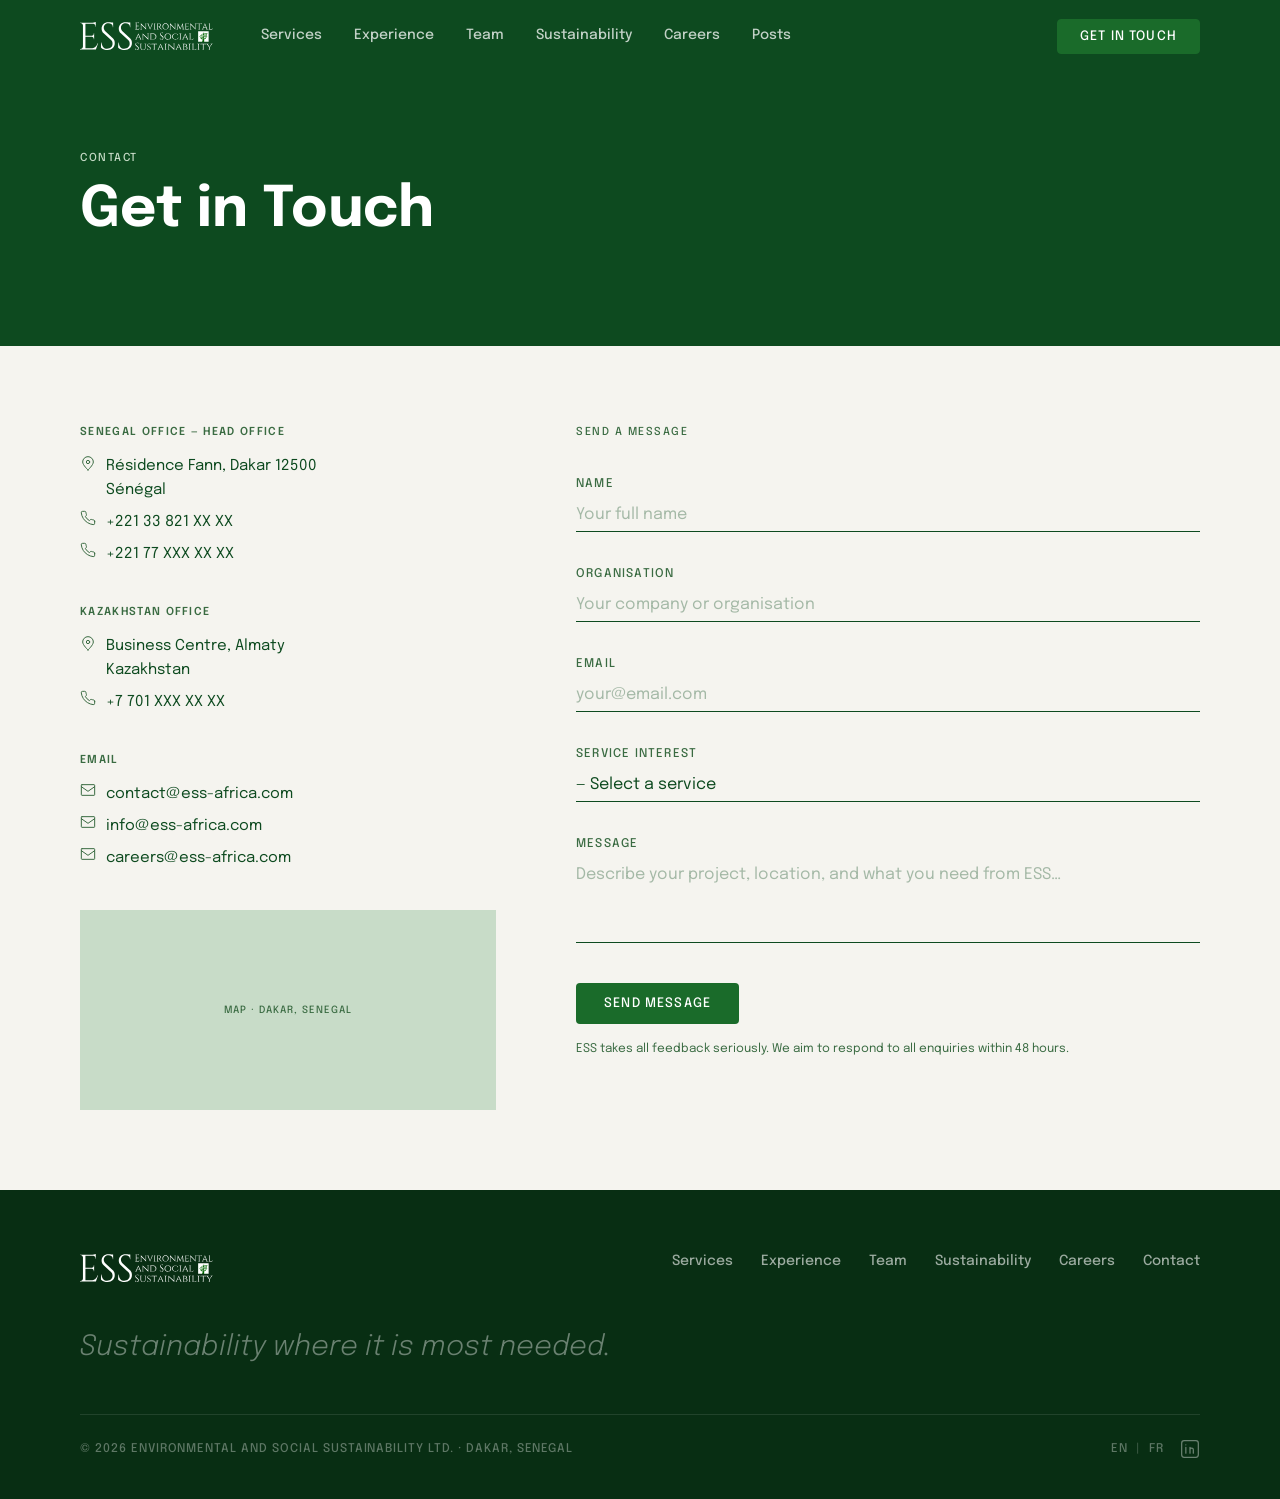
==== contact.html @ 51ed4595 "init: ESS static wireframe — 8 pages Co-Authored-By: Claude Sonnet 4.6 <noreply@anthropic.com>" ====
<!DOCTYPE html>
<html lang="en">
<head>
  <meta charset="UTF-8">
  <meta name="viewport" content="width=device-width, initial-scale=1.0">
  <title>Contact — ESS</title>
  <link rel="preconnect" href="https://fonts.googleapis.com">
  <link rel="preconnect" href="https://fonts.gstatic.com" crossorigin>
  <link href="https://fonts.googleapis.com/css2?family=Epilogue:ital,wght@0,300;0,400;0,500;0,600;0,700;1,300&display=swap" rel="stylesheet">
  <link rel="stylesheet" href="assets/css/main.css">
</head>
<body class="page-contact">

  <nav class="nav">
    <div class="nav__inner">
      <a href="index.html"><img src="assets/img/logo-white.svg" alt="ESS" class="nav__logo"></a>
      <div class="nav__links">
        <a href="services.html"       class="nav__link" data-page="services">Services</a>
        <a href="experience.html"     class="nav__link" data-page="experience">Experience</a>
        <a href="team.html"           class="nav__link" data-page="team">Team</a>
        <a href="sustainability.html" class="nav__link" data-page="sustainability">Sustainability</a>
        <a href="careers.html"        class="nav__link" data-page="careers">Careers</a>
        <a href="posts.html"          class="nav__link" data-page="posts">Posts</a>
      </div>
      <a href="contact.html" class="nav__cta nav__cta--active">Get in Touch</a>
      <button class="nav__hamburger" aria-label="Open menu">
        <svg width="22" height="22" viewBox="0 0 24 24" fill="none" stroke="white" stroke-width="1.5" stroke-linecap="round">
          <path d="M4 6h16M4 12h16M4 18h16"/>
        </svg>
      </button>
    </div>
  </nav>

  <div class="nav__overlay">
    <button class="nav__overlay-close" aria-label="Close menu">
      <svg width="24" height="24" viewBox="0 0 24 24" fill="none" stroke="white" stroke-width="1.5" stroke-linecap="round">
        <path d="M18 6L6 18M6 6l12 12"/>
      </svg>
    </button>
    <a href="index.html"          class="nav__overlay-link">Home</a>
    <a href="services.html"       class="nav__overlay-link">Services</a>
    <a href="experience.html"     class="nav__overlay-link">Experience</a>
    <a href="team.html"           class="nav__overlay-link">Team</a>
    <a href="sustainability.html" class="nav__overlay-link">Sustainability</a>
    <a href="careers.html"        class="nav__overlay-link">Careers</a>
    <a href="posts.html"          class="nav__overlay-link">Posts</a>
    <a href="contact.html"        class="nav__overlay-link">Get in Touch</a>
  </div>

  <div class="nav-spacer"></div>

  <!-- PAGE HERO — dark, minimal -->
  <section class="page-hero page-hero--dark">
    <div class="page-hero__inner">
      <p class="section-label page-hero__label" style="color:var(--color-light)">Contact</p>
      <h1 class="page-hero__title">Get in Touch</h1>
    </div>
  </section>

  <!-- CONTACT BODY -->
  <section style="background:var(--color-bg);padding:80px 80px">
    <div style="max-width:var(--max-w);margin:0 auto">
      <div class="contact-grid">

        <!-- LEFT: offices + emails -->
        <div>
          <!-- Senegal -->
          <div class="office-block">
            <p class="office-block__label">Senegal Office — Head Office</p>
            <div class="office-block__row">
              <svg width="16" height="16" viewBox="0 0 24 24" fill="none" stroke="var(--color-mid)" stroke-width="1.5" stroke-linecap="round" style="flex-shrink:0;margin-top:2px">
                <path d="M12 21s-8-7.5-8-12a8 8 0 0116 0c0 4.5-8 12-8 12z"/><circle cx="12" cy="9" r="2.5"/>
              </svg>
              <p>Résidence Fann, Dakar 12500<br>Sénégal</p>
            </div>
            <div class="office-block__row">
              <svg width="16" height="16" viewBox="0 0 24 24" fill="none" stroke="var(--color-mid)" stroke-width="1.5" stroke-linecap="round" stroke-linejoin="round" style="flex-shrink:0">
                <path d="M22 16.92v3a2 2 0 01-2.18 2 19.79 19.79 0 01-8.63-3.07A19.5 19.5 0 015 12.84a19.79 19.79 0 01-3.07-8.67A2 2 0 013.91 2h3a2 2 0 012 1.72 12.84 12.84 0 00.7 2.81 2 2 0 01-.45 2.11L8.09 9.91a16 16 0 006 6l1.27-1.27a2 2 0 012.11-.45 12.84 12.84 0 002.81.7A2 2 0 0122 16.92z"/>
              </svg>
              <span>+221 33 821 XX XX</span>
            </div>
            <div class="office-block__row">
              <svg width="16" height="16" viewBox="0 0 24 24" fill="none" stroke="var(--color-mid)" stroke-width="1.5" stroke-linecap="round" stroke-linejoin="round" style="flex-shrink:0">
                <path d="M22 16.92v3a2 2 0 01-2.18 2 19.79 19.79 0 01-8.63-3.07A19.5 19.5 0 015 12.84a19.79 19.79 0 01-3.07-8.67A2 2 0 013.91 2h3a2 2 0 012 1.72 12.84 12.84 0 00.7 2.81 2 2 0 01-.45 2.11L8.09 9.91a16 16 0 006 6l1.27-1.27a2 2 0 012.11-.45 12.84 12.84 0 002.81.7A2 2 0 0122 16.92z"/>
              </svg>
              <span>+221 77 XXX XX XX</span>
            </div>
          </div>

          <!-- Kazakhstan -->
          <div class="office-block">
            <p class="office-block__label">Kazakhstan Office</p>
            <div class="office-block__row">
              <svg width="16" height="16" viewBox="0 0 24 24" fill="none" stroke="var(--color-mid)" stroke-width="1.5" stroke-linecap="round" style="flex-shrink:0;margin-top:2px">
                <path d="M12 21s-8-7.5-8-12a8 8 0 0116 0c0 4.5-8 12-8 12z"/><circle cx="12" cy="9" r="2.5"/>
              </svg>
              <p>Business Centre, Almaty<br>Kazakhstan</p>
            </div>
            <div class="office-block__row">
              <svg width="16" height="16" viewBox="0 0 24 24" fill="none" stroke="var(--color-mid)" stroke-width="1.5" stroke-linecap="round" stroke-linejoin="round" style="flex-shrink:0">
                <path d="M22 16.92v3a2 2 0 01-2.18 2 19.79 19.79 0 01-8.63-3.07A19.5 19.5 0 015 12.84a19.79 19.79 0 01-3.07-8.67A2 2 0 013.91 2h3a2 2 0 012 1.72 12.84 12.84 0 00.7 2.81 2 2 0 01-.45 2.11L8.09 9.91a16 16 0 006 6l1.27-1.27a2 2 0 012.11-.45 12.84 12.84 0 002.81.7A2 2 0 0122 16.92z"/>
              </svg>
              <span>+7 701 XXX XX XX</span>
            </div>
          </div>

          <!-- Email -->
          <div class="office-block">
            <p class="office-block__label">Email</p>
            <div class="office-block__row">
              <svg width="16" height="16" viewBox="0 0 24 24" fill="none" stroke="var(--color-mid)" stroke-width="1.5" stroke-linecap="round" stroke-linejoin="round" style="flex-shrink:0">
                <rect x="2" y="4" width="20" height="16" rx="1"/><path d="M2 7l10 7 10-7"/>
              </svg>
              <a href="mailto:contact@ess-africa.com">contact@ess-africa.com</a>
            </div>
            <div class="office-block__row">
              <svg width="16" height="16" viewBox="0 0 24 24" fill="none" stroke="var(--color-mid)" stroke-width="1.5" stroke-linecap="round" stroke-linejoin="round" style="flex-shrink:0">
                <rect x="2" y="4" width="20" height="16" rx="1"/><path d="M2 7l10 7 10-7"/>
              </svg>
              <a href="mailto:info@ess-africa.com">info@ess-africa.com</a>
            </div>
            <div class="office-block__row">
              <svg width="16" height="16" viewBox="0 0 24 24" fill="none" stroke="var(--color-mid)" stroke-width="1.5" stroke-linecap="round" stroke-linejoin="round" style="flex-shrink:0">
                <rect x="2" y="4" width="20" height="16" rx="1"/><path d="M2 7l10 7 10-7"/>
              </svg>
              <a href="mailto:careers@ess-africa.com">careers@ess-africa.com</a>
            </div>
          </div>

          <!-- Map placeholder -->
          <div class="contact-map">
            <span>Map · Dakar, Senegal</span>
          </div>
        </div>

        <!-- RIGHT: form -->
        <div>
          <p class="form-section-label">Send a Message</p>
          <form class="form-fields" action="#" method="post">
            <div class="form-field">
              <label for="name">Name</label>
              <input type="text" id="name" name="name" placeholder="Your full name" autocomplete="name">
            </div>
            <div class="form-field">
              <label for="org">Organisation</label>
              <input type="text" id="org" name="organisation" placeholder="Your company or organisation">
            </div>
            <div class="form-field">
              <label for="email">Email</label>
              <input type="email" id="email" name="email" placeholder="your@email.com" autocomplete="email">
            </div>
            <div class="form-field">
              <label for="service">Service Interest</label>
              <select id="service" name="service">
                <option value="">— Select a service</option>
                <option value="hsec">HSEC Outsourcing</option>
                <option value="esg">ESG Due Diligence &amp; Gap Analysis</option>
                <option value="iesc">IESC / Independent Audit Services</option>
                <option value="green">Green Finance &amp; Carbon Credits</option>
                <option value="general">General Enquiry</option>
              </select>
            </div>
            <div class="form-field">
              <label for="message">Message</label>
              <textarea id="message" name="message" rows="4" placeholder="Describe your project, location, and what you need from ESS…"></textarea>
            </div>
            <div>
              <button type="submit" class="btn btn--primary">Send Message</button>
              <p class="form-footer-note">ESS takes all feedback seriously. We aim to respond to all enquiries within 48 hours.</p>
            </div>
          </form>
        </div>

      </div>
    </div>
  </section>

  <!-- FOOTER -->
  <footer class="footer">
    <div class="footer__inner">
      <div class="footer__top">
        <a href="index.html"><img src="assets/img/logo-white.svg" alt="ESS" class="footer__logo"></a>
        <nav class="footer__links">
          <a href="services.html"       class="footer__link">Services</a>
          <a href="experience.html"     class="footer__link">Experience</a>
          <a href="team.html"           class="footer__link">Team</a>
          <a href="sustainability.html" class="footer__link">Sustainability</a>
          <a href="careers.html"        class="footer__link">Careers</a>
          <a href="contact.html"        class="footer__link">Contact</a>
        </nav>
      </div>
      <p class="footer__tagline">Sustainability where it is most needed.</p>
      <div class="footer__divider"></div>
      <div class="footer__bottom">
        <span class="footer__copy">© 2026 Environmental and Social Sustainability Ltd. · Dakar, Senegal</span>
        <div class="footer__social">
          <span class="footer__lang">EN <span class="footer__lang-divider">|</span> FR</span>
          <a href="https://www.linkedin.com/company/ess-africa" target="_blank" rel="noopener" aria-label="ESS on LinkedIn">
            <svg class="icon-linkedin" viewBox="0 0 24 24"><rect x="2" y="2" width="20" height="20" rx="3"/><path d="M7 10v7M7 7v.01M12 17v-4a2 2 0 014 0v4M12 10v7"/></svg>
          </a>
        </div>
      </div>
    </div>
  </footer>

  <script src="assets/js/main.js"></script>
</body>
</html>
---- assets/css/main.css ----
/* ─── RESET & ROOT ────────────────────────────────── */
*, *::before, *::after { box-sizing: border-box; margin: 0; padding: 0; }

:root {
  --color-bg:      #F5F4EF;
  --color-dark:    #0D4A1F;
  --color-mid:     #3A6B42;
  --color-light:   #C8DCC8;
  --color-accent:  #1A6B2A;
  --color-alt-1:   #E8EDE8;
  --color-alt-2:   #082E13;

  --font-main: 'Epilogue', sans-serif;

  --space-xs:  8px;
  --space-sm:  16px;
  --space-md:  32px;
  --space-lg:  80px;
  --space-xl:  120px;

  --max-w: 1280px;
  --nav-h: 72px;
}

html { font-size: 16px; -webkit-font-smoothing: antialiased; }
body { font-family: var(--font-main); background: var(--color-bg); color: var(--color-dark); }
a { text-decoration: none; color: inherit; }
img, svg { display: block; }
input, textarea, button, select { font-family: var(--font-main); }
::selection { background: var(--color-light); color: var(--color-dark); }

/* ─── CONTAINER ───────────────────────────────────── */
.container {
  max-width: var(--max-w);
  margin: 0 auto;
  padding: 0 80px;
}

/* ─── TYPOGRAPHY ──────────────────────────────────── */
.text-display  { font-size: 96px;  font-weight: 700; letter-spacing: -0.03em; line-height: 1; }
.text-h1       { font-size: 56px;  font-weight: 700; line-height: 1.1; }
.text-h2       { font-size: 40px;  font-weight: 600; line-height: 1.2; }
.text-h3       { font-size: 28px;  font-weight: 600; line-height: 1.3; }
.text-h4       { font-size: 20px;  font-weight: 500; line-height: 1.3; }
.text-body-lg  { font-size: 18px;  font-weight: 400; line-height: 1.7; }
.text-body     { font-size: 16px;  font-weight: 400; line-height: 1.7; }
.text-caption  { font-size: 12px;  font-weight: 500; text-transform: uppercase; letter-spacing: 0.12em; }

/* ─── NAVIGATION ──────────────────────────────────── */
.nav {
  position: fixed;
  top: 0;
  left: 0;
  right: 0;
  z-index: 100;
  background: var(--color-dark);
  height: var(--nav-h);
}

.nav__inner {
  max-width: var(--max-w);
  margin: 0 auto;
  padding: 0 80px;
  height: 100%;
  display: flex;
  align-items: center;
  gap: 48px;
}

.nav__logo {
  height: 28px;
  flex-shrink: 0;
}

.nav__links {
  display: flex;
  align-items: center;
  gap: 32px;
  flex: 1;
}

.nav__link {
  font-size: 14px;
  font-weight: 500;
  color: rgba(255,255,255,0.75);
  transition: color 150ms;
  padding-bottom: 2px;
}

.nav__link:hover { color: white; }

.nav__link--active {
  color: white;
  border-bottom: 2px solid white;
}

.nav__cta {
  background: transparent;
  color: white;
  border: 1.5px solid white;
  padding: 10px 22px;
  font-size: 13px;
  font-weight: 500;
  letter-spacing: 0.09em;
  text-transform: uppercase;
  border-radius: 4px;
  cursor: pointer;
  white-space: nowrap;
}

.nav__cta:hover { background: rgba(255,255,255,0.1); }

.nav__cta--active {
  background: var(--color-accent);
  border-color: var(--color-accent);
}

.nav__hamburger {
  display: none;
  background: none;
  border: none;
  cursor: pointer;
  padding: 4px;
}

/* active nav states via body class */
body.page-home      .nav__link[data-page="home"],
body.page-services  .nav__link[data-page="services"],
body.page-experience .nav__link[data-page="experience"],
body.page-team      .nav__link[data-page="team"],
body.page-sustainability .nav__link[data-page="sustainability"],
body.page-careers   .nav__link[data-page="careers"],
body.page-posts     .nav__link[data-page="posts"] {
  color: white;
  border-bottom: 2px solid white;
}

body.page-contact .nav__cta { background: var(--color-accent); border-color: var(--color-accent); }

/* ─── MOBILE OVERLAY ──────────────────────────────── */
.nav__overlay {
  display: none;
  position: fixed;
  inset: 0;
  background: var(--color-alt-2);
  z-index: 99;
  flex-direction: column;
  align-items: flex-start;
  justify-content: center;
  padding: 80px;
  gap: 32px;
  opacity: 0;
  transition: opacity 200ms;
}

.nav__overlay.is-open {
  display: flex;
  opacity: 1;
}

.nav__overlay-link {
  font-size: 32px;
  font-weight: 600;
  color: white;
}

.nav__overlay-link:hover { color: var(--color-light); }

.nav__overlay-close {
  position: absolute;
  top: 20px;
  right: 24px;
  background: none;
  border: none;
  cursor: pointer;
  padding: 8px;
}

/* ─── NAV SPACER ──────────────────────────────────── */
.nav-spacer { height: var(--nav-h); }

/* ─── BUTTONS ─────────────────────────────────────── */
.btn {
  display: inline-block;
  padding: 14px 28px;
  font-size: 13px;
  font-weight: 500;
  letter-spacing: 0.09em;
  text-transform: uppercase;
  border-radius: 4px;
  cursor: pointer;
  border: none;
  font-family: var(--font-main);
}

.btn--primary { background: var(--color-accent); color: white; }
.btn--primary:hover { background: #155a22; }

.btn--ghost-white {
  background: transparent;
  color: white;
  border: 1.5px solid white;
}
.btn--ghost-white:hover { background: rgba(255,255,255,0.1); }

.btn--ghost-dark {
  background: transparent;
  color: var(--color-dark);
  border: 1.5px solid var(--color-dark);
}
.btn--ghost-dark:hover { background: rgba(13,74,31,0.05); }

/* ─── SECTION LABEL ───────────────────────────────── */
.section-label {
  font-size: 11px;
  font-weight: 500;
  color: var(--color-mid);
  text-transform: uppercase;
  letter-spacing: 0.14em;
}

/* ─── TAGS ────────────────────────────────────────── */
.tag {
  font-size: 11px;
  font-weight: 500;
  letter-spacing: 0.1em;
  text-transform: uppercase;
  border: 1px solid var(--color-mid);
  color: var(--color-mid);
  display: inline-flex;
  align-items: center;
  gap: 5px;
  padding: 3px 9px;
}

.tag--dot::before {
  content: '';
  width: 4px;
  height: 4px;
  background: var(--color-accent);
  border-radius: 50%;
  flex-shrink: 0;
}

.tag--active {
  background: var(--color-dark);
  color: white;
  border-color: var(--color-dark);
}

/* ─── VALUE CARD ──────────────────────────────────── */
.value-card {
  border-left: 2px solid var(--color-accent);
  padding: 28px 28px 28px 24px;
  background: var(--color-bg);
}

.value-card--white { background: white; }

/* ─── SERVICE CARD ────────────────────────────────── */
.service-card {
  border-left: 2px solid var(--color-accent);
  padding: 28px 28px 28px 24px;
  background: white;
}

/* ─── PROJECT CARD ────────────────────────────────── */
.project-card { background: white; }

.project-card__img {
  aspect-ratio: 16/9;
  background: var(--color-light);
  display: flex;
  align-items: center;
  justify-content: center;
}

.project-card__img span {
  font-size: 10px;
  font-weight: 500;
  color: var(--color-mid);
  letter-spacing: 0.1em;
  text-transform: uppercase;
}

.project-card__body { padding: 18px 20px 22px; }

.project-card__tags { display: flex; gap: 6px; margin-bottom: 12px; flex-wrap: wrap; }
.project-card__title { font-size: 20px; font-weight: 500; color: var(--color-dark); line-height: 1.3; margin-bottom: 6px; }
.project-card__client { font-size: 12px; font-weight: 500; color: var(--color-mid); letter-spacing: 0.08em; text-transform: uppercase; }

/* ─── TEAM CARD ───────────────────────────────────── */
.team-card { padding: 0 0 32px; }

.team-card__img {
  aspect-ratio: 1/1;
  background: var(--color-light);
  display: flex;
  align-items: center;
  justify-content: center;
  margin-bottom: 16px;
}

.team-card__img span {
  font-size: 10px;
  font-weight: 500;
  color: var(--color-mid);
  letter-spacing: 0.1em;
  text-transform: uppercase;
}

.team-card__name { font-size: 20px; font-weight: 500; color: var(--color-dark); margin-bottom: 4px; }
.team-card__title { font-size: 12px; font-weight: 500; color: var(--color-mid); letter-spacing: 0.08em; text-transform: uppercase; margin-bottom: 12px; }
.team-card__bio { font-size: 15px; color: var(--color-mid); line-height: 1.6; margin-bottom: 12px; }

/* ─── STAT BLOCK ──────────────────────────────────── */
.stat-block { padding-right: 48px; }
.stat-block + .stat-block { padding-left: 48px; padding-right: 0; border-left: 1px solid var(--color-light); }
.stat-number { font-size: 80px; font-weight: 700; color: var(--color-dark); letter-spacing: -0.03em; line-height: 1; }

/* ─── FOOTER ──────────────────────────────────────── */
.footer {
  background: var(--color-alt-2);
  padding: 64px 80px 40px;
}

.footer__inner {
  max-width: var(--max-w);
  margin: 0 auto;
}

.footer__top {
  display: flex;
  justify-content: space-between;
  align-items: flex-start;
  margin-bottom: 48px;
}

.footer__logo { height: 28px; }

.footer__links {
  display: flex;
  gap: 28px;
}

.footer__link {
  font-size: 14px;
  font-weight: 500;
  color: rgba(255,255,255,0.6);
}

.footer__link:hover { color: white; }

.footer__tagline {
  font-size: 28px;
  font-weight: 300;
  font-style: italic;
  color: rgba(255,255,255,0.4);
  margin-bottom: 48px;
  max-width: 560px;
  line-height: 1.3;
}

.footer__divider {
  height: 1px;
  background: rgba(255,255,255,0.1);
  margin-bottom: 24px;
}

.footer__bottom {
  display: flex;
  justify-content: space-between;
  align-items: center;
}

.footer__copy {
  font-size: 12px;
  font-weight: 500;
  color: rgba(255,255,255,0.35);
  letter-spacing: 0.08em;
  text-transform: uppercase;
}

.footer__lang {
  display: flex;
  align-items: center;
  gap: 8px;
  font-size: 12px;
  font-weight: 500;
  color: rgba(255,255,255,0.35);
  letter-spacing: 0.08em;
  text-transform: uppercase;
}

.footer__lang-divider { color: rgba(255,255,255,0.2); }

.footer__social { display: flex; gap: 16px; align-items: center; }

/* ─── LINKEDIN ICON ───────────────────────────────── */
.icon-linkedin {
  width: 20px;
  height: 20px;
  stroke: rgba(255,255,255,0.4);
  fill: none;
  stroke-width: 1.5;
  stroke-linecap: round;
  stroke-linejoin: round;
}

.icon-linkedin:hover { stroke: rgba(255,255,255,0.7); }

/* ─── SECTIONS ────────────────────────────────────── */
section { width: 100%; }

/* ─── HERO ────────────────────────────────────────── */
.hero {
  background: var(--color-dark);
  padding: var(--space-xl) 80px;
}

.hero__inner { max-width: var(--max-w); margin: 0 auto; }

.hero__headline {
  max-width: 840px;
  font-size: 96px;
  font-weight: 700;
  color: white;
  letter-spacing: -0.03em;
  line-height: 1;
  margin-bottom: 40px;
}

.hero__sub {
  font-size: 18px;
  font-weight: 300;
  font-style: italic;
  color: var(--color-light);
  line-height: 1.7;
  margin-bottom: 48px;
  max-width: 580px;
}

.hero__ctas { display: flex; gap: 16px; align-items: center; }

/* ─── PAGE HERO ───────────────────────────────────── */
.page-hero {
  background: var(--color-alt-1);
  padding: var(--space-lg) 80px;
}

.page-hero--dark { background: var(--color-dark); }

.page-hero__inner { max-width: var(--max-w); margin: 0 auto; }

.page-hero__label { margin-bottom: 16px; }

.page-hero__title {
  font-size: 56px;
  font-weight: 700;
  color: var(--color-dark);
  line-height: 1.1;
  margin-bottom: 24px;
  max-width: 720px;
}

.page-hero--dark .page-hero__title { color: white; }

.page-hero__sub {
  font-size: 18px;
  color: var(--color-mid);
  line-height: 1.7;
  max-width: 680px;
}

.page-hero--dark .page-hero__sub {
  font-weight: 300;
  font-style: italic;
  color: var(--color-light);
  max-width: 600px;
}

/* ─── STATS SECTION ───────────────────────────────── */
.stats-section {
  background: var(--color-bg);
  padding: 64px 80px;
}

.stats-section__inner {
  max-width: var(--max-w);
  margin: 0 auto;
  display: grid;
  grid-template-columns: repeat(4, 1fr);
}

.stat-block:first-child { border-right: 1px solid var(--color-light); }
.stat-block:nth-child(2) { padding: 0 48px; border-right: 1px solid var(--color-light); }
.stat-block:nth-child(3) { padding: 0 48px; border-right: 1px solid var(--color-light); }
.stat-block:last-child { padding-left: 48px; padding-right: 0; }

.stat-label {
  font-size: 12px;
  font-weight: 500;
  color: var(--color-mid);
  letter-spacing: 0.12em;
  text-transform: uppercase;
  margin-top: 12px;
}

/* ─── VALUES SECTION ──────────────────────────────── */
.values-section {
  background: white;
  padding: var(--space-lg) 80px;
}

.values-section__inner { max-width: var(--max-w); margin: 0 auto; }

.values-section__header { margin-bottom: 48px; }

.card-grid-2 {
  display: grid;
  grid-template-columns: 1fr 1fr;
  gap: 2px;
}

/* ─── SERVICES PREVIEW ────────────────────────────── */
.services-preview {
  background: var(--color-bg);
  padding: var(--space-lg) 80px;
}

.services-preview__inner { max-width: var(--max-w); margin: 0 auto; }

.services-preview__header {
  display: grid;
  grid-template-columns: 380px 1fr;
  gap: 80px;
  align-items: start;
  margin-bottom: 48px;
}

/* ─── EXPERIENCE PREVIEW ──────────────────────────── */
.experience-preview {
  background: white;
  padding: var(--space-lg) 80px;
}

.experience-preview__inner { max-width: var(--max-w); margin: 0 auto; }

.experience-preview__header {
  display: flex;
  justify-content: space-between;
  align-items: flex-end;
  margin-bottom: 48px;
}

.card-grid-3 {
  display: grid;
  grid-template-columns: repeat(3, 1fr);
  gap: 2px;
}

/* ─── TESTIMONIALS ────────────────────────────────── */
.testimonials {
  background: var(--color-alt-1);
  padding: var(--space-lg) 80px;
}

.testimonials__inner { max-width: var(--max-w); margin: 0 auto; }

.testimonials__label { margin-bottom: 48px; }

.testimonials__grid {
  display: grid;
  grid-template-columns: 1fr 1fr;
  gap: 80px;
}

.testimonial__quote {
  font-size: 18px;
  font-weight: 300;
  font-style: italic;
  color: var(--color-dark);
  line-height: 1.7;
  margin-bottom: 28px;
}

.testimonial__divider {
  height: 1px;
  background: var(--color-light);
  margin-bottom: 20px;
  width: 64px;
}

.testimonial__name {
  font-size: 16px;
  font-weight: 500;
  color: var(--color-dark);
  margin-bottom: 4px;
}

.testimonial__role {
  font-size: 12px;
  font-weight: 500;
  color: var(--color-mid);
  letter-spacing: 0.08em;
  text-transform: uppercase;
}

/* ─── CTA BAND ────────────────────────────────────── */
.cta-band {
  background: var(--color-dark);
  padding: var(--space-lg) 80px;
}

.cta-band__inner {
  max-width: var(--max-w);
  margin: 0 auto;
  display: flex;
  align-items: center;
  justify-content: space-between;
  gap: 80px;
}

.cta-band__title {
  font-size: 40px;
  font-weight: 600;
  color: white;
  line-height: 1.2;
  max-width: 640px;
}

/* ─── SERVICE ROW ─────────────────────────────────── */
.service-row {
  width: 100%;
}

.service-row__inner {
  max-width: var(--max-w);
  margin: 0 auto;
  display: grid;
  grid-template-columns: 55fr 45fr;
  min-height: 480px;
}

.service-row--flip .service-row__inner {
  grid-template-columns: 45fr 55fr;
}

.service-row__content { padding: 80px; }

.service-row--flip .service-row__content { order: 2; }
.service-row--flip .service-row__visual { order: 1; }

.service-row__visual {
  background: var(--color-light);
  display: flex;
  align-items: center;
  justify-content: center;
}

.service-row__visual span {
  font-size: 10px;
  font-weight: 500;
  color: rgba(255,255,255,0.7);
  letter-spacing: 0.1em;
  text-transform: uppercase;
}

.service-row__title { font-size: 40px; font-weight: 600; color: var(--color-dark); line-height: 1.2; margin-bottom: 24px; }
.service-row__body { font-size: 16px; color: var(--color-mid); line-height: 1.7; margin-bottom: 32px; }

.service-row__list {
  display: flex;
  flex-direction: column;
  gap: 10px;
  margin-bottom: 40px;
  list-style: none;
}

.service-row__list li { font-size: 15px; color: var(--color-dark); line-height: 1.6; }

.service-row__cta {
  font-size: 13px;
  font-weight: 500;
  letter-spacing: 0.09em;
  text-transform: uppercase;
  color: var(--color-dark);
  border-bottom: 1.5px solid var(--color-dark);
  padding-bottom: 2px;
}

/* ─── FILTER ROW ──────────────────────────────────── */
.filter-row {
  background: var(--color-bg);
  padding: 32px 80px;
}

.filter-row__inner {
  max-width: var(--max-w);
  margin: 0 auto;
  display: flex;
  gap: 8px;
  flex-wrap: wrap;
  align-items: center;
}

.filter-label {
  font-size: 12px;
  font-weight: 500;
  color: var(--color-mid);
  letter-spacing: 0.1em;
  text-transform: uppercase;
  margin-right: 8px;
}

.filter-btn {
  font-size: 11px;
  font-weight: 500;
  letter-spacing: 0.1em;
  text-transform: uppercase;
  border: 1px solid var(--color-mid);
  color: var(--color-mid);
  background: transparent;
  padding: 5px 12px;
  cursor: pointer;
  font-family: var(--font-main);
}

.filter-btn:hover { border-color: var(--color-dark); color: var(--color-dark); }

.filter-btn.is-active {
  background: var(--color-dark);
  color: white;
  border-color: var(--color-dark);
}

/* ─── SDG BLOCKS ──────────────────────────────────── */
.sdg-grid {
  display: grid;
  grid-template-columns: repeat(4, 1fr);
  gap: 32px;
}

.sdg-block__icon {
  width: 72px;
  height: 72px;
  background: var(--color-accent);
  display: flex;
  flex-direction: column;
  align-items: center;
  justify-content: center;
  margin-bottom: 16px;
}

.sdg-block__num {
  font-size: 24px;
  font-weight: 700;
  color: white;
  line-height: 1;
}

.sdg-block__label {
  font-size: 7px;
  font-weight: 600;
  color: rgba(255,255,255,0.8);
  text-transform: uppercase;
  letter-spacing: 0.05em;
  margin-top: 2px;
}

.sdg-block__title { font-size: 16px; font-weight: 600; color: var(--color-dark); margin-bottom: 8px; }
.sdg-block__body  { font-size: 15px; color: var(--color-mid); line-height: 1.6; }

/* ─── ESG STATS ───────────────────────────────────── */
.esg-stats {
  display: grid;
  grid-template-columns: repeat(4, 1fr);
  gap: 2px;
}

.esg-stat {
  background: white;
  padding: 32px;
}

.esg-stat__num {
  font-size: 48px;
  font-weight: 700;
  color: var(--color-dark);
  letter-spacing: -0.03em;
  line-height: 1;
  margin-bottom: 12px;
}

.esg-stat__label {
  font-size: 12px;
  font-weight: 500;
  color: var(--color-mid);
  letter-spacing: 0.1em;
  text-transform: uppercase;
  line-height: 1.5;
}

/* ─── CAREERS BENEFITS ────────────────────────────── */
.benefits-grid {
  display: grid;
  grid-template-columns: repeat(3, 1fr);
  gap: 2px;
}

.benefit-card {
  border-left: 2px solid var(--color-accent);
  padding: 32px 32px 32px 28px;
  background: var(--color-bg);
}

.benefit-card__title { font-size: 20px; font-weight: 500; color: var(--color-dark); margin-bottom: 16px; line-height: 1.3; }
.benefit-card__body  { font-size: 16px; color: var(--color-mid); line-height: 1.7; }

/* ─── ROLES LIST ──────────────────────────────────── */
.roles-list { border-top: 1px solid var(--color-light); }

.role-row {
  display: grid;
  grid-template-columns: 1fr auto auto;
  gap: 24px;
  align-items: center;
  padding: 24px 0;
  border-bottom: 1px solid var(--color-light);
}

.role-row__title { font-size: 20px; font-weight: 500; color: var(--color-dark); margin-bottom: 6px; }
.role-row__desc  { font-size: 15px; color: var(--color-mid); }

.role-row__tags  { display: flex; gap: 8px; flex-wrap: wrap; justify-content: flex-end; }

.role-row__apply {
  font-size: 13px;
  font-weight: 500;
  letter-spacing: 0.09em;
  text-transform: uppercase;
  color: var(--color-dark);
  border-bottom: 1px solid var(--color-dark);
  padding-bottom: 2px;
  white-space: nowrap;
}

/* ─── CONTACT FORM ────────────────────────────────── */
.contact-grid {
  display: grid;
  grid-template-columns: 2fr 3fr;
  gap: 80px;
}

.office-block { margin-bottom: 40px; }

.office-block__label {
  font-size: 11px;
  font-weight: 600;
  color: var(--color-mid);
  letter-spacing: 0.12em;
  text-transform: uppercase;
  margin-bottom: 16px;
}

.office-block__row {
  display: flex;
  align-items: flex-start;
  gap: 10px;
  margin-bottom: 8px;
}

.office-block__row p,
.office-block__row span,
.office-block__row a { font-size: 15px; color: var(--color-dark); line-height: 1.6; }

.office-block__row a:hover { text-decoration: underline; }

.contact-map {
  background: var(--color-light);
  height: 200px;
  display: flex;
  align-items: center;
  justify-content: center;
}

.contact-map span {
  font-size: 10px;
  font-weight: 500;
  color: var(--color-mid);
  letter-spacing: 0.1em;
  text-transform: uppercase;
}

.form-section-label {
  font-size: 11px;
  font-weight: 500;
  color: var(--color-mid);
  text-transform: uppercase;
  letter-spacing: 0.14em;
  margin-bottom: 40px;
}

.form-fields { display: flex; flex-direction: column; gap: 36px; }

.form-field label {
  display: block;
  font-size: 12px;
  font-weight: 500;
  color: var(--color-mid);
  letter-spacing: 0.1em;
  text-transform: uppercase;
  margin-bottom: 8px;
}

.form-field input,
.form-field textarea,
.form-field select {
  width: 100%;
  background: transparent;
  border: none;
  border-bottom: 1.5px solid var(--color-dark);
  padding: 8px 0;
  font-size: 16px;
  color: var(--color-dark);
  outline: none;
  appearance: none;
}

.form-field input::placeholder,
.form-field textarea::placeholder { color: rgba(13,74,31,0.35); }
.form-field select { cursor: pointer; }
.form-field textarea { resize: none; }

.form-footer-note {
  font-size: 12px;
  color: var(--color-mid);
  margin-top: 16px;
  line-height: 1.6;
}

/* ─── INLINE LINK ─────────────────────────────────── */
.inline-link {
  font-size: 14px;
  font-weight: 500;
  color: var(--color-dark);
  border-bottom: 1px solid var(--color-dark);
  padding-bottom: 2px;
}

.inline-link:hover { opacity: 0.7; }

/* ─── LINKEDIN EMBED PLACEHOLDER ─────────────────── */
.linkedin-placeholder {
  width: 600px;
  max-width: 100%;
  background: var(--color-alt-1);
  padding: 64px 48px;
  display: flex;
  flex-direction: column;
  align-items: center;
  text-align: center;
  gap: 24px;
  margin: 0 auto;
}

.linkedin-placeholder__title { font-size: 20px; font-weight: 500; color: var(--color-dark); line-height: 1.4; }
.linkedin-placeholder__body  { font-size: 15px; color: var(--color-mid); line-height: 1.7; }
.linkedin-placeholder__url   { font-size: 12px; font-weight: 500; color: var(--color-mid); letter-spacing: 0.08em; text-transform: uppercase; }

/* ─── REVEAL ANIMATION ────────────────────────────── */
.reveal {
  opacity: 0;
  transform: translateY(12px);
  transition: opacity 400ms ease-out, transform 400ms ease-out;
}

.reveal.is-visible {
  opacity: 1;
  transform: translateY(0);
}

/* ─── MISSION/VISION ──────────────────────────────── */
.mv-grid {
  display: grid;
  grid-template-columns: 1fr 1fr;
  gap: 80px;
}

.mv-col--border { border-left: 1px solid var(--color-light); padding-left: 80px; }
.mv-col__label { margin-bottom: 16px; }
.mv-col__title { font-size: 28px; font-weight: 600; color: var(--color-dark); line-height: 1.3; margin-bottom: 20px; }
.mv-col__body  { font-size: 16px; color: var(--color-mid); line-height: 1.7; }

/* ─── TEAM JOIN CTA ───────────────────────────────── */
.team-cta {
  background: var(--color-alt-1);
  padding: 64px 80px;
}

.team-cta__inner {
  max-width: var(--max-w);
  margin: 0 auto;
  display: flex;
  align-items: center;
  justify-content: space-between;
  gap: 80px;
}

.team-cta__title { font-size: 28px; font-weight: 600; color: var(--color-dark); line-height: 1.3; margin-bottom: 12px; }
.team-cta__body  { font-size: 16px; color: var(--color-mid); line-height: 1.7; }

/* ─── CULTURE SECTION ─────────────────────────────── */
.culture-grid {
  display: grid;
  grid-template-columns: 1fr 1fr;
  gap: 80px;
  align-items: center;
}

.culture-img {
  aspect-ratio: 4/3;
  background: var(--color-light);
  display: flex;
  align-items: center;
  justify-content: center;
}

.culture-img span {
  font-size: 10px;
  font-weight: 500;
  color: var(--color-mid);
  letter-spacing: 0.1em;
  text-transform: uppercase;
}

/* ─── GENERIC SECTION BG HELPERS ─────────────────── */
.bg-white    { background: white; }
.bg-bg       { background: var(--color-bg); }
.bg-alt1     { background: var(--color-alt-1); }
.bg-dark     { background: var(--color-dark); }

.py-lg { padding-top: var(--space-lg); padding-bottom: var(--space-lg); }
.px-lg { padding-left: 80px; padding-right: 80px; }
.py-xl { padding-top: var(--space-xl); padding-bottom: var(--space-xl); }

/* ─── ICON SVG ────────────────────────────────────── */
.icon { stroke-linecap: round; stroke-linejoin: round; fill: none; }

/* ─── RESPONSIVE ──────────────────────────────────── */
@media (max-width: 1024px) {
  .container { padding: 0 40px; }
  .hero { padding: var(--space-xl) 40px; }
  .hero__headline { font-size: 72px; }
  .page-hero { padding: var(--space-lg) 40px; }
  .stats-section { padding: 48px 40px; }
  .values-section,
  .services-preview,
  .experience-preview,
  .testimonials,
  .cta-band { padding: var(--space-lg) 40px; }
  .footer { padding: 48px 40px 32px; }
  .filter-row { padding: 24px 40px; }
  .service-row__content { padding: 48px 40px; }
  .team-cta { padding: 48px 40px; }
  .sdg-grid { grid-template-columns: repeat(2, 1fr); }
  .esg-stats { grid-template-columns: repeat(2, 1fr); }
}

@media (max-width: 768px) {
  .nav__links { display: none; }
  .nav__cta { display: none; }
  .nav__hamburger { display: flex; }
  .nav__inner { padding: 0 24px; justify-content: space-between; }

  .container { padding: 0 24px; }

  .hero { padding: 64px 24px; }
  .hero__headline { font-size: 48px; }
  .hero__ctas { flex-direction: column; align-items: flex-start; }
  .hero__ctas .btn { width: 100%; text-align: center; }

  .page-hero { padding: 48px 24px; }
  .page-hero__title { font-size: 36px; }

  .stats-section { padding: 40px 24px; }
  .stats-section__inner { grid-template-columns: 1fr 1fr; gap: 2px; }
  .stat-block,
  .stat-block + .stat-block,
  .stat-block:first-child,
  .stat-block:nth-child(2),
  .stat-block:nth-child(3),
  .stat-block:last-child {
    padding: 24px;
    border: none;
    background: white;
  }
  .stat-number { font-size: 48px; }

  .values-section,
  .services-preview,
  .experience-preview,
  .testimonials,
  .cta-band { padding: 48px 24px; }

  .card-grid-2 { grid-template-columns: 1fr; }
  .card-grid-3 { grid-template-columns: 1fr; }

  .services-preview__header { grid-template-columns: 1fr; gap: 24px; }
  .experience-preview__header { flex-direction: column; gap: 16px; align-items: flex-start; }

  .testimonials__grid { grid-template-columns: 1fr; gap: 48px; }

  .cta-band__inner { flex-direction: column; gap: 24px; }
  .cta-band__title { font-size: 28px; }

  .footer { padding: 48px 24px 32px; }
  .footer__top { flex-direction: column; gap: 24px; }
  .footer__links { flex-wrap: wrap; gap: 16px; }
  .footer__bottom { flex-direction: column; gap: 16px; align-items: flex-start; }

  .service-row__inner,
  .service-row--flip .service-row__inner { grid-template-columns: 1fr; }
  .service-row__visual,
  .service-row--flip .service-row__visual { order: -1; height: 240px; }
  .service-row__content,
  .service-row--flip .service-row__content { order: 1; padding: 40px 24px; }
  .service-row__title { font-size: 28px; }

  .filter-row { padding: 24px; }

  .sdg-grid { grid-template-columns: 1fr 1fr; gap: 24px; }
  .esg-stats { grid-template-columns: 1fr 1fr; }

  .benefits-grid { grid-template-columns: 1fr; }

  .roles-list .role-row { grid-template-columns: 1fr; }
  .role-row__tags { justify-content: flex-start; }

  .contact-grid { grid-template-columns: 1fr; }
  .mv-grid { grid-template-columns: 1fr; }
  .mv-col--border { border-left: none; padding-left: 0; border-top: 1px solid var(--color-light); padding-top: 48px; }

  .team-cta { padding: 48px 24px; }
  .team-cta__inner { flex-direction: column; gap: 24px; }

  .culture-grid { grid-template-columns: 1fr; }

  .linkedin-placeholder { padding: 48px 24px; }

  .text-h2 { font-size: 28px; }

  .py-lg { padding-top: 48px; padding-bottom: 48px; }
  .px-lg { padding-left: 24px; padding-right: 24px; }

  .nav__overlay { padding: 80px 24px; }
}

@media (max-width: 480px) {
  .hero__headline { font-size: 40px; }
  .sdg-grid { grid-template-columns: 1fr; }
  .esg-stats { grid-template-columns: 1fr; }
}
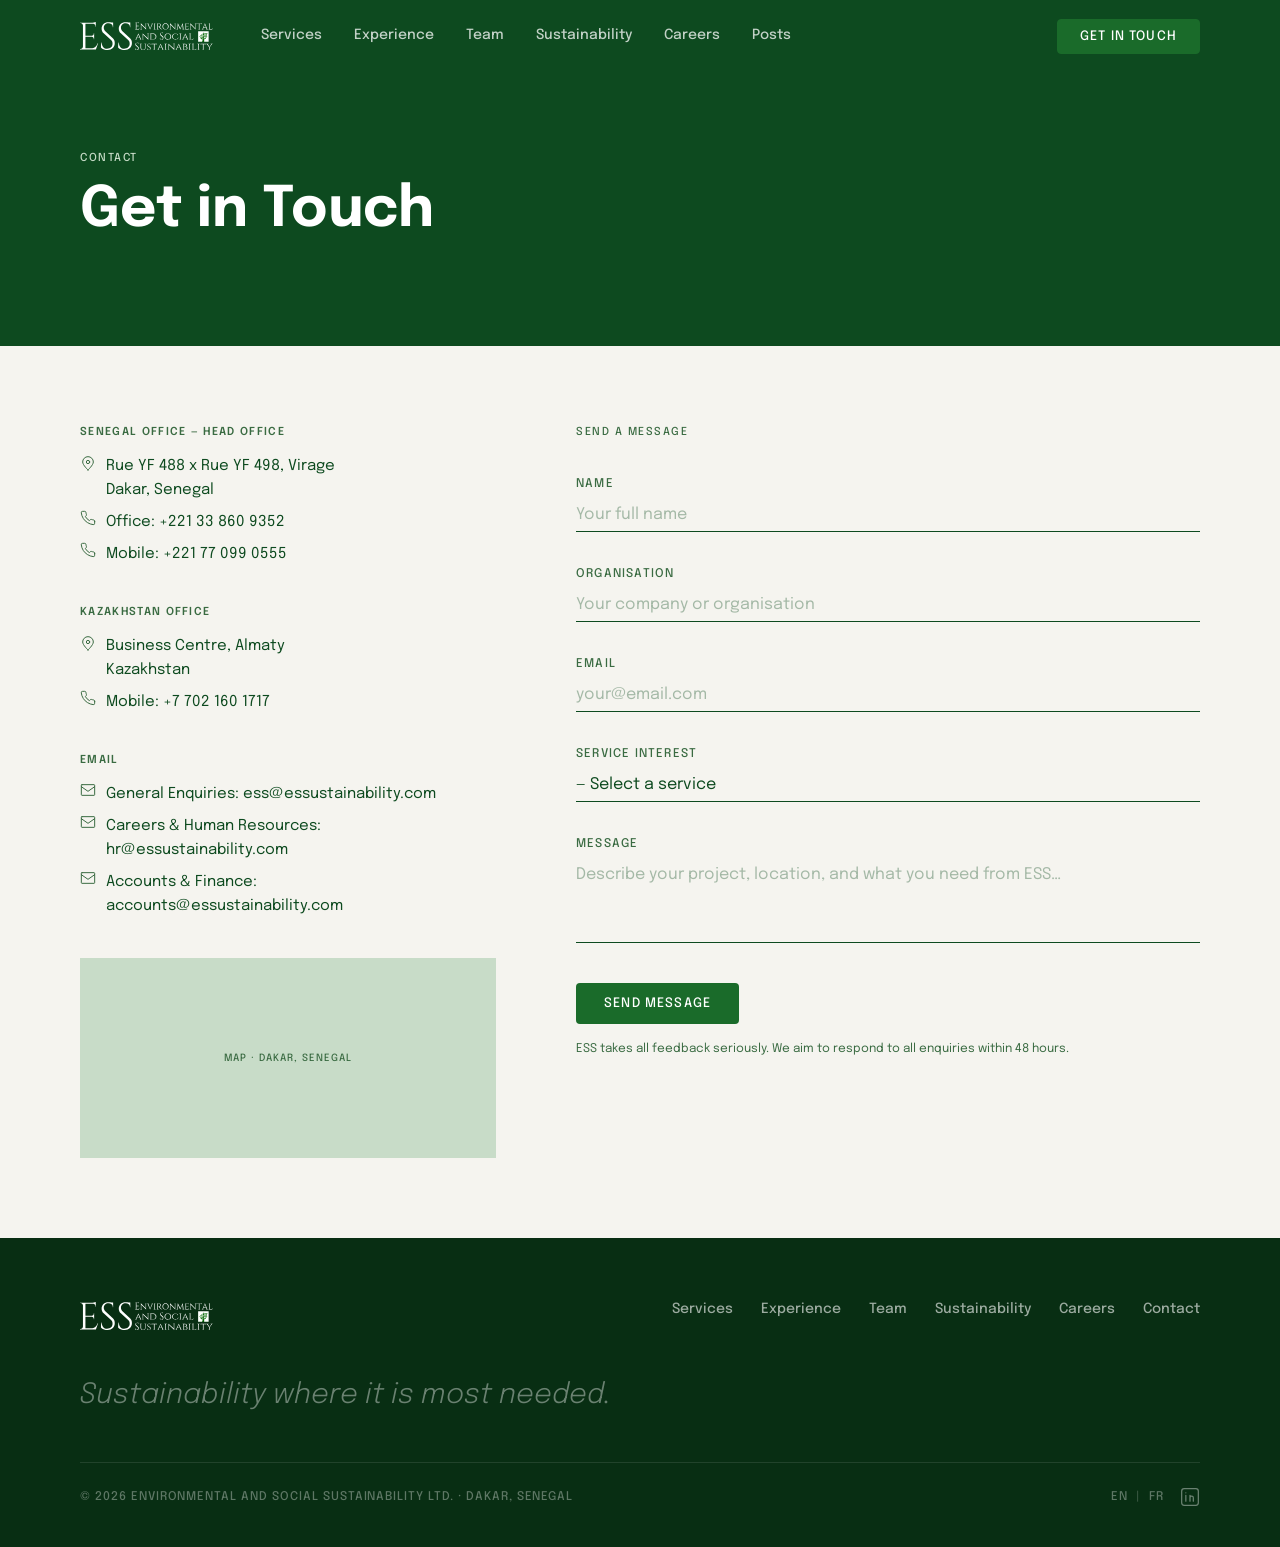
==== commit ce7c6af1: "content: correct homepage values, testimonials and contact details from live site Co-Authored-By: Cl" ====
--- a/contact.html
+++ b/contact.html
@@ -71,19 +71,19 @@
               <svg width="16" height="16" viewBox="0 0 24 24" fill="none" stroke="var(--color-mid)" stroke-width="1.5" stroke-linecap="round" style="flex-shrink:0;margin-top:2px">
                 <path d="M12 21s-8-7.5-8-12a8 8 0 0116 0c0 4.5-8 12-8 12z"/><circle cx="12" cy="9" r="2.5"/>
               </svg>
-              <p>Résidence Fann, Dakar 12500<br>Sénégal</p>
+              <p>Rue YF 488 x Rue YF 498, Virage<br>Dakar, Senegal</p>
             </div>
             <div class="office-block__row">
               <svg width="16" height="16" viewBox="0 0 24 24" fill="none" stroke="var(--color-mid)" stroke-width="1.5" stroke-linecap="round" stroke-linejoin="round" style="flex-shrink:0">
                 <path d="M22 16.92v3a2 2 0 01-2.18 2 19.79 19.79 0 01-8.63-3.07A19.5 19.5 0 015 12.84a19.79 19.79 0 01-3.07-8.67A2 2 0 013.91 2h3a2 2 0 012 1.72 12.84 12.84 0 00.7 2.81 2 2 0 01-.45 2.11L8.09 9.91a16 16 0 006 6l1.27-1.27a2 2 0 012.11-.45 12.84 12.84 0 002.81.7A2 2 0 0122 16.92z"/>
               </svg>
-              <span>+221 33 821 XX XX</span>
+              <span>Office: +221 33 860 9352</span>
             </div>
             <div class="office-block__row">
               <svg width="16" height="16" viewBox="0 0 24 24" fill="none" stroke="var(--color-mid)" stroke-width="1.5" stroke-linecap="round" stroke-linejoin="round" style="flex-shrink:0">
                 <path d="M22 16.92v3a2 2 0 01-2.18 2 19.79 19.79 0 01-8.63-3.07A19.5 19.5 0 015 12.84a19.79 19.79 0 01-3.07-8.67A2 2 0 013.91 2h3a2 2 0 012 1.72 12.84 12.84 0 00.7 2.81 2 2 0 01-.45 2.11L8.09 9.91a16 16 0 006 6l1.27-1.27a2 2 0 012.11-.45 12.84 12.84 0 002.81.7A2 2 0 0122 16.92z"/>
               </svg>
-              <span>+221 77 XXX XX XX</span>
+              <span>Mobile: +221 77 099 0555</span>
             </div>
           </div>
 
@@ -100,7 +100,7 @@
               <svg width="16" height="16" viewBox="0 0 24 24" fill="none" stroke="var(--color-mid)" stroke-width="1.5" stroke-linecap="round" stroke-linejoin="round" style="flex-shrink:0">
                 <path d="M22 16.92v3a2 2 0 01-2.18 2 19.79 19.79 0 01-8.63-3.07A19.5 19.5 0 015 12.84a19.79 19.79 0 01-3.07-8.67A2 2 0 013.91 2h3a2 2 0 012 1.72 12.84 12.84 0 00.7 2.81 2 2 0 01-.45 2.11L8.09 9.91a16 16 0 006 6l1.27-1.27a2 2 0 012.11-.45 12.84 12.84 0 002.81.7A2 2 0 0122 16.92z"/>
               </svg>
-              <span>+7 701 XXX XX XX</span>
+              <span>Mobile: +7 702 160 1717</span>
             </div>
           </div>
 
@@ -111,19 +111,19 @@
               <svg width="16" height="16" viewBox="0 0 24 24" fill="none" stroke="var(--color-mid)" stroke-width="1.5" stroke-linecap="round" stroke-linejoin="round" style="flex-shrink:0">
                 <rect x="2" y="4" width="20" height="16" rx="1"/><path d="M2 7l10 7 10-7"/>
               </svg>
-              <a href="mailto:contact@ess-africa.com">contact@ess-africa.com</a>
+              <span>General Enquiries: <a href="mailto:ess@essustainability.com">ess@essustainability.com</a></span>
             </div>
             <div class="office-block__row">
               <svg width="16" height="16" viewBox="0 0 24 24" fill="none" stroke="var(--color-mid)" stroke-width="1.5" stroke-linecap="round" stroke-linejoin="round" style="flex-shrink:0">
                 <rect x="2" y="4" width="20" height="16" rx="1"/><path d="M2 7l10 7 10-7"/>
               </svg>
-              <a href="mailto:info@ess-africa.com">info@ess-africa.com</a>
+              <span>Careers &amp; Human Resources: <a href="mailto:hr@essustainability.com">hr@essustainability.com</a></span>
             </div>
             <div class="office-block__row">
               <svg width="16" height="16" viewBox="0 0 24 24" fill="none" stroke="var(--color-mid)" stroke-width="1.5" stroke-linecap="round" stroke-linejoin="round" style="flex-shrink:0">
                 <rect x="2" y="4" width="20" height="16" rx="1"/><path d="M2 7l10 7 10-7"/>
               </svg>
-              <a href="mailto:careers@ess-africa.com">careers@ess-africa.com</a>
+              <span>Accounts &amp; Finance: <a href="mailto:accounts@essustainability.com">accounts@essustainability.com</a></span>
             </div>
           </div>
 
